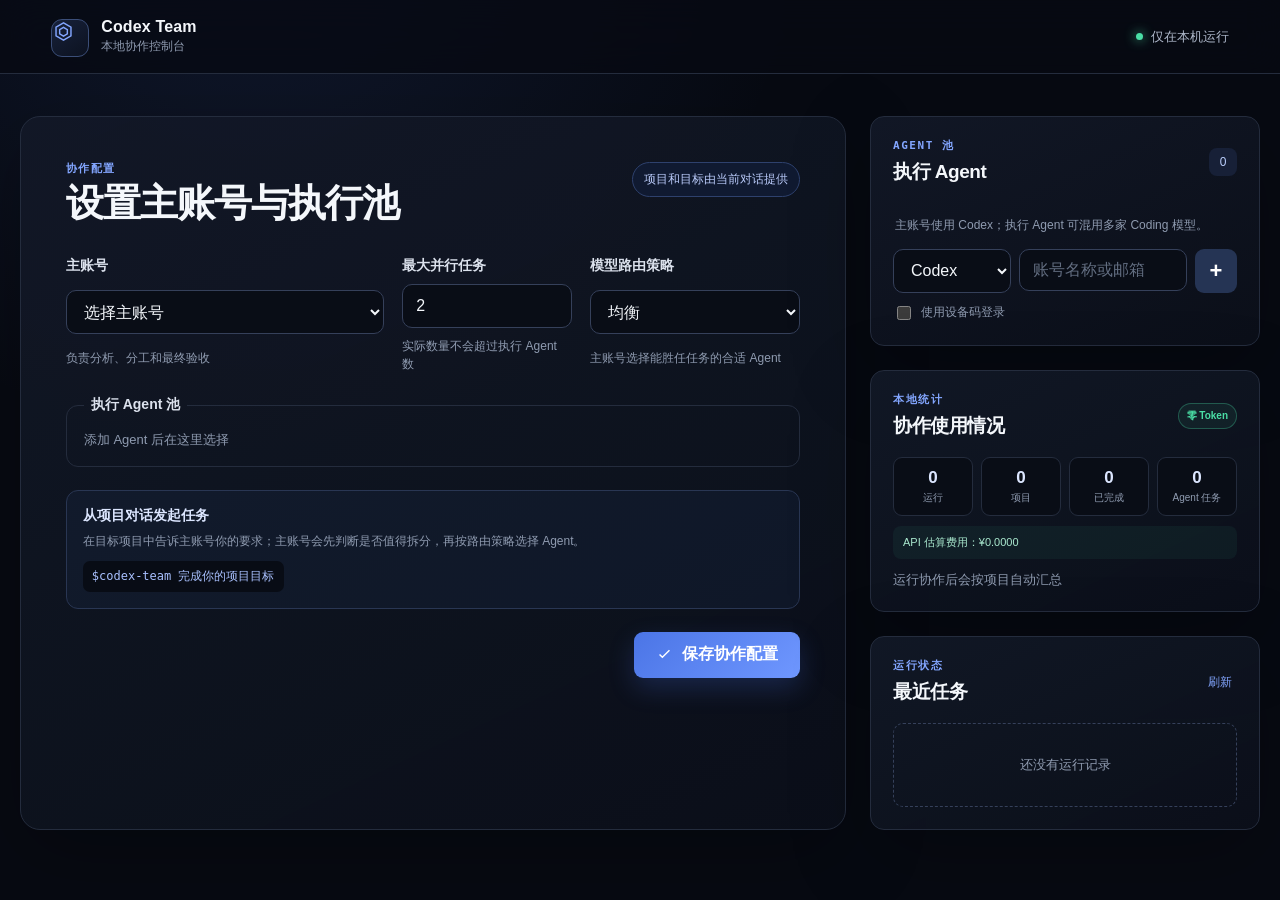
==== web/index.html @ 4984851c "Initial Codex Team release" ====
<!doctype html>
<html lang="zh-CN">
<head>
  <meta charset="utf-8">
  <meta name="viewport" content="width=device-width, initial-scale=1">
  <meta name="team-token" content="__API_TOKEN__">
  <title>Codex Team 控制台</title>
  <meta name="description" content="在本机配置 Codex、Kimi、通义、DeepSeek、智谱多 Agent 协作池">
  <link rel="stylesheet" href="styles.css">
</head>
<body>
  <header class="topbar">
    <div class="brand">
      <span class="brand-mark" aria-hidden="true">
        <svg viewBox="0 0 24 24"><path d="M12 3 4.2 7.5v9L12 21l7.8-4.5v-9L12 3Z"/><path d="m8 10 4-2.3 4 2.3v4.5l-4 2.3-4-2.3V10Z"/></svg>
      </span>
      <div>
        <strong>Codex Team</strong>
        <span>本地协作控制台</span>
      </div>
    </div>
    <div class="local-badge"><i></i> 仅在本机运行</div>
  </header>

  <main>
    <section class="workspace">
      <div class="section-heading">
        <div>
          <p class="eyebrow">协作配置</p>
          <h1>设置主账号与执行池</h1>
        </div>
        <span class="decision">项目和目标由当前对话提供</span>
      </div>

      <form id="run-form">
        <div class="account-grid">
          <label class="field">
            <span>主账号</span>
            <select id="master" required><option value="">选择主账号</option></select>
            <small>负责分析、分工和最终验收</small>
          </label>
          <label class="field">
            <span>最大并行任务</span>
            <input id="parallel" type="number" min="1" value="2" required>
            <small>实际数量不会超过执行 Agent 数</small>
          </label>
          <label class="field">
            <span>模型路由策略</span>
            <select id="routing-policy">
              <option value="cost">成本优先</option>
              <option value="balanced" selected>均衡</option>
              <option value="quality">质量优先</option>
            </select>
            <small>主账号选择能胜任任务的合适 Agent</small>
          </label>
        </div>

        <fieldset class="workers">
          <legend>执行 Agent 池</legend>
          <div id="worker-list" class="worker-list">
            <div class="empty-inline">添加 Agent 后在这里选择</div>
          </div>
        </fieldset>

        <div class="conversation-hint">
          <strong>从项目对话发起任务</strong>
          <span>在目标项目中告诉主账号你的要求；主账号会先判断是否值得拆分，再按路由策略选择 Agent。</span>
          <code>$codex-team 完成你的项目目标</code>
        </div>

        <div class="submit-row">
          <p id="form-message" role="status"></p>
          <button class="primary" type="submit">
            <svg viewBox="0 0 24 24" aria-hidden="true"><path d="m5 12 4 4L19 6"/></svg>
            保存协作配置
          </button>
        </div>
      </form>
    </section>

    <aside>
      <section class="panel accounts-panel">
        <div class="panel-heading">
          <div>
            <p class="eyebrow">Agent 池</p>
            <h2>执行 Agent</h2>
          </div>
          <span id="account-count" class="count">0</span>
        </div>
        <div id="accounts" class="account-list"></div>
        <p id="agent-note" class="account-note">主账号使用 Codex；执行 Agent 可混用多家 Coding 模型。</p>
        <form id="login-form" class="add-account">
          <select id="agent-provider" aria-label="Agent 类型">
            <option value="codex">Codex</option>
            <option value="kimi">Kimi 账号登录</option>
            <option value="kimi-api">Kimi 开放平台 API</option>
            <option value="qwen">阿里通义</option>
            <option value="deepseek">DeepSeek</option>
            <option value="zhipu">智谱 GLM</option>
          </select>
          <input id="account-name" placeholder="账号名称或邮箱" maxlength="120" required>
          <input id="agent-model" placeholder="模型名称" aria-label="模型名称" hidden>
          <input id="agent-key" type="password" placeholder="API Key（首次添加必填）" aria-label="API Key" autocomplete="new-password" maxlength="1000" hidden>
          <button type="submit" class="icon-button" title="添加并登录 Agent" aria-label="添加并登录 Agent">+</button>
        </form>
        <p id="credential-note" class="credential-note" hidden>API Key 只发送到本机服务，并保存到 macOS 钥匙串。</p>
        <label id="device-option" class="device-option"><input id="device-auth" type="checkbox"> 使用设备码登录</label>
      </section>

      <section class="panel statistics-panel">
        <div class="panel-heading">
          <div>
            <p class="eyebrow">本地统计</p>
            <h2>协作使用情况</h2>
          </div>
          <span class="zero-token">零 Token</span>
        </div>
        <div id="statistics" class="statistics-grid">
          <div><strong>0</strong><span>运行</span></div>
          <div><strong>0</strong><span>项目</span></div>
          <div><strong>0</strong><span>已完成</span></div>
          <div><strong>0</strong><span>Agent 任务</span></div>
        </div>
        <div id="cost-summary" class="cost-summary">API 估算费用：¥0.0000</div>
        <div id="project-statistics" class="project-statistics">
          <div class="empty-inline">运行协作后会按项目自动汇总</div>
        </div>
      </section>

      <section class="panel activity-panel">
        <div class="panel-heading">
          <div>
            <p class="eyebrow">运行状态</p>
            <h2>最近任务</h2>
          </div>
          <button id="refresh" class="text-button" type="button">刷新</button>
        </div>
        <div id="jobs" class="job-list">
          <div class="empty-state">还没有运行记录</div>
        </div>
      </section>
    </aside>
  </main>

  <template id="account-template">
    <div class="account-row">
      <span class="avatar"></span>
      <div><strong></strong><small></small></div>
      <span class="status-dot"></span>
    </div>
  </template>

  <div id="launch-guard" class="launch-guard" hidden>
    <div class="launch-card">
      <span class="brand-mark" aria-hidden="true">
        <svg viewBox="0 0 24 24"><path d="M12 3 4.2 7.5v9L12 21l7.8-4.5v-9L12 3Z"/><path d="m8 10 4-2.3 4 2.3v4.5l-4 2.3-4-2.3V10Z"/></svg>
      </span>
      <p class="eyebrow">需要启动本地服务</p>
      <h2>请双击 start.command</h2>
      <p>你现在打开的是网页源文件，因此无法读取 Codex 账号和项目。关闭这个页面，在同一文件夹中双击 <strong>start.command</strong>，控制台会自动重新打开。</p>
    </div>
  </div>

  <script src="app.js" defer></script>
</body>
</html>
---- web/styles.css ----
:root {
  color-scheme: dark;
  --bg: #070a12;
  --surface: #0d111c;
  --surface-2: #121827;
  --line: #242c3d;
  --line-bright: #35405a;
  --text: #f4f7fb;
  --muted: #8f9bb0;
  --blue: #5b8cff;
  --blue-bright: #83a6ff;
  --green: #4adea5;
  --red: #ff7373;
  --amber: #f4c76d;
  --radius: 14px;
  font-family: Inter, ui-sans-serif, -apple-system, BlinkMacSystemFont, "Segoe UI", sans-serif;
}

* { box-sizing: border-box; }
body {
  margin: 0;
  min-width: 320px;
  min-height: 100vh;
  background:
    radial-gradient(circle at 20% -10%, rgba(66, 101, 190, .16), transparent 34rem),
    var(--bg);
  color: var(--text);
}
button, input, select, textarea { font: inherit; }
button { cursor: pointer; }

.topbar {
  height: 74px;
  display: flex;
  align-items: center;
  justify-content: space-between;
  padding: 0 clamp(22px, 4vw, 64px);
  border-bottom: 1px solid var(--line);
  background: rgba(7, 10, 18, .78);
  backdrop-filter: blur(18px);
}
.brand { display: flex; align-items: center; gap: 12px; }
.brand-mark {
  display: grid; place-items: center;
  width: 38px; height: 38px;
  border: 1px solid #3b4e78;
  border-radius: 11px;
  background: linear-gradient(145deg, #17213a, #0c1220);
}
.brand-mark svg { width: 23px; fill: none; stroke: var(--blue-bright); stroke-width: 1.5; }
.brand strong, .brand span { display: block; }
.brand strong { font-size: 16px; letter-spacing: .01em; }
.brand span { margin-top: 2px; color: var(--muted); font-size: 12px; }
.local-badge {
  display: flex; align-items: center; gap: 8px;
  color: #aeb8ca; font-size: 13px;
}
.local-badge i { width: 7px; height: 7px; border-radius: 50%; background: var(--green); box-shadow: 0 0 12px var(--green); }

main {
  width: min(1380px, calc(100% - 40px));
  margin: 42px auto;
  display: grid;
  grid-template-columns: minmax(0, 1fr) 390px;
  gap: 24px;
}
.workspace, .panel {
  border: 1px solid var(--line);
  background: linear-gradient(155deg, rgba(18, 24, 39, .92), rgba(11, 15, 25, .96));
  box-shadow: 0 24px 80px rgba(0, 0, 0, .25);
}
.workspace { padding: clamp(24px, 3.5vw, 46px); border-radius: 20px; }
.panel { padding: 22px; border-radius: var(--radius); }
.section-heading, .panel-heading { display: flex; align-items: flex-start; justify-content: space-between; gap: 18px; }
.section-heading { margin-bottom: 34px; }
.panel-heading { align-items: center; margin-bottom: 18px; }
.eyebrow {
  margin: 0 0 7px;
  color: var(--blue-bright);
  font: 700 11px/1.2 ui-monospace, SFMono-Regular, Menlo, monospace;
  letter-spacing: .14em;
  text-transform: uppercase;
}
h1, h2 { margin: 0; letter-spacing: -.025em; }
h1 { font-size: clamp(26px, 3vw, 40px); line-height: 1.08; }
h2 { font-size: 19px; }
.decision {
  padding: 8px 11px;
  border: 1px solid #2e416d;
  border-radius: 999px;
  color: #bacbfa;
  background: #101a31;
  font-size: 12px;
  white-space: nowrap;
}

#run-form { display: grid; gap: 23px; }
.field { display: grid; gap: 9px; }
.field > span, legend { color: #dce2ed; font-size: 14px; font-weight: 650; }
.field small { color: var(--muted); font-size: 12px; line-height: 1.5; }
input, select, textarea {
  width: 100%;
  border: 1px solid var(--line-bright);
  border-radius: 10px;
  outline: none;
  background: #090d16;
  color: var(--text);
  transition: border-color .15s, box-shadow .15s;
}
input, select { height: 44px; padding: 0 13px; }
textarea { resize: vertical; min-height: 92px; padding: 13px; line-height: 1.55; }
input:focus, select:focus, textarea:focus { border-color: var(--blue); box-shadow: 0 0 0 3px rgba(91, 140, 255, .14); }
input::placeholder, textarea::placeholder { color: #626d80; }
.path-control { display: grid; grid-template-columns: 1fr auto; gap: 9px; }
.project-prep {
  display: flex; align-items: center; justify-content: space-between; gap: 16px;
  margin-top: 2px; padding: 12px 13px;
  border: 1px solid rgba(244, 199, 109, .34); border-radius: 10px;
  background: rgba(244, 199, 109, .07);
}
.project-prep[hidden] { display: none; }
.project-prep strong, .project-prep span { display: block; }
.project-prep strong { color: #f1d79c; font-size: 13px; }
.project-prep span { margin-top: 4px; color: var(--muted); font-size: 12px; }
.project-prep button {
  flex: 0 0 auto; min-height: 36px; padding: 0 12px;
  border: 1px solid rgba(244, 199, 109, .48); border-radius: 8px;
  background: #282319; color: #f4d993; font-size: 12px; font-weight: 700;
}
.project-prep button:hover { background: #332c1e; }
.project-prep button:disabled { opacity: .55; cursor: wait; }
.account-grid { display: grid; grid-template-columns: minmax(220px, 1fr) 170px 210px; gap: 18px; }
.conversation-hint {
  display: grid; gap: 7px; padding: 16px;
  border: 1px solid #293653; border-radius: 12px;
  background: rgba(30, 47, 84, .22);
}
.conversation-hint strong { color: #dce6ff; font-size: 14px; }
.conversation-hint span { color: var(--muted); font-size: 12px; line-height: 1.55; }
.conversation-hint code {
  width: fit-content; margin-top: 3px; padding: 7px 9px;
  border-radius: 7px; background: #080c15; color: #a9c1ff;
  font: 12px/1.4 ui-monospace, SFMono-Regular, Menlo, monospace;
}
.secondary, .primary, .icon-button {
  border: 0; border-radius: 9px; color: white; font-weight: 650;
}
.secondary { padding: 0 16px; border: 1px solid var(--line-bright); background: var(--surface-2); }
.secondary:hover { border-color: #52617c; background: #182033; }
.workers { margin: 0; padding: 17px; border: 1px solid var(--line); border-radius: 12px; }
.workers legend { padding: 0 7px; }
.worker-list { display: flex; flex-wrap: wrap; gap: 9px; }
.worker-choice input { position: absolute; opacity: 0; pointer-events: none; }
.worker-choice span {
  display: inline-flex; align-items: center; gap: 8px;
  padding: 9px 12px;
  border: 1px solid var(--line-bright);
  border-radius: 9px;
  color: #aeb8ca; background: #0b0f19;
  font-size: 13px; transition: .15s;
}
.worker-choice input:checked + span { color: white; border-color: var(--blue); background: rgba(57, 92, 175, .24); }
.worker-choice span::before { content: ''; width: 7px; height: 7px; border-radius: 50%; background: var(--green); }
.empty-inline { color: var(--muted); font-size: 13px; }
.advanced { border-top: 1px solid var(--line); padding-top: 15px; }
.advanced summary { color: #aeb8ca; font-size: 13px; cursor: pointer; margin-bottom: 14px; }
.submit-row { display: flex; justify-content: space-between; align-items: center; min-height: 46px; }
#form-message { margin: 0; color: var(--muted); font-size: 13px; }
#form-message.error { color: var(--red); }
#form-message.success { color: var(--green); }
.primary {
  height: 46px; padding: 0 22px;
  display: inline-flex; align-items: center; gap: 9px;
  background: linear-gradient(135deg, #4b75e6, #6f97ff);
  box-shadow: 0 10px 26px rgba(66, 107, 221, .24);
}
.primary:hover { filter: brightness(1.08); }
.primary:disabled { opacity: .55; cursor: wait; }
.primary svg { width: 17px; fill: none; stroke: currentColor; stroke-width: 2; }

aside { display: grid; align-content: start; gap: 24px; }
.count {
  display: grid; place-items: center; min-width: 28px; height: 28px;
  border-radius: 8px; background: #172037; color: #bcd0ff; font-size: 12px;
}
.account-list, .job-list { display: grid; gap: 8px; }
.account-note { margin: 13px 2px 0; color: var(--muted); font-size: 12px; line-height: 1.55; }
.account-row {
  min-height: 54px; display: grid; grid-template-columns: 34px 1fr auto; gap: 11px; align-items: center;
  padding: 8px; border-radius: 10px; background: rgba(7, 10, 18, .45);
}
.avatar {
  display: grid; place-items: center; width: 34px; height: 34px;
  border-radius: 9px; background: #19233a; color: #a9c1ff; font-weight: 750; font-size: 13px;
}
.account-row strong, .account-row small { display: block; }
.account-row strong { font-size: 13px; }
.account-row small { margin-top: 3px; color: var(--muted); font-size: 11px; }
.status-dot { width: 7px; height: 7px; border-radius: 50%; background: #4b5568; }
.status-dot.ready { background: var(--green); box-shadow: 0 0 9px rgba(74, 222, 165, .6); }
.add-account { display: grid; grid-template-columns: 118px minmax(0, 1fr) 42px; gap: 8px; margin-top: 14px; }
.add-account #agent-model:not([hidden]), .add-account #agent-key:not([hidden]) { grid-column: 1 / 3; }
.credential-note { margin: 8px 2px 0; color: #8f9bb0; font-size: 11px; line-height: 1.45; }
.add-account input { height: 42px; }
.icon-button { font-size: 22px; background: #253454; }
.icon-button:hover { background: #304570; }
.device-option { display: flex; align-items: center; gap: 7px; margin-top: 10px; color: var(--muted); font-size: 12px; }
.device-option input { width: 14px; height: 14px; }
.zero-token {
  padding: 5px 8px; border: 1px solid rgba(74, 222, 165, .3);
  border-radius: 999px; color: var(--green); background: rgba(74, 222, 165, .07);
  font-size: 10px; font-weight: 700;
}
.statistics-grid { display: grid; grid-template-columns: repeat(4, 1fr); gap: 8px; }
.statistics-grid > div {
  display: grid; gap: 3px; padding: 10px 7px; text-align: center;
  border: 1px solid var(--line); border-radius: 9px; background: #090d16;
}
.statistics-grid strong { font-size: 17px; color: #dce6ff; }
.statistics-grid span { color: var(--muted); font-size: 10px; }
.cost-summary {
  margin-top: 10px; padding: 9px 10px; border-radius: 8px;
  background: rgba(74, 222, 165, .06); color: #a9e8ce; font-size: 11px;
}
.project-statistics { display: grid; gap: 7px; margin-top: 12px; }
.project-stat-row {
  display: grid; gap: 7px; padding-top: 10px;
  border-top: 1px solid var(--line); font-size: 11px;
}
.project-stat-head { display: flex; justify-content: space-between; gap: 10px; }
.project-stat-head strong { overflow: hidden; text-overflow: ellipsis; white-space: nowrap; }
.project-stat-head span, .model-usage span { color: var(--muted); }
.model-usage { display: grid; gap: 3px; padding: 7px 8px; border-radius: 7px; background: #090d16; }
.model-usage strong { color: #c9d7f4; font-size: 10px; font-weight: 650; }
.model-usage span { font-size: 10px; line-height: 1.4; }
.text-button { padding: 5px; border: 0; background: none; color: var(--blue-bright); font-size: 12px; }
.job {
  padding: 12px;
  border: 1px solid var(--line);
  border-radius: 10px;
  background: #090d16;
}
.job-head { display: flex; justify-content: space-between; gap: 12px; }
.job strong { font-size: 13px; overflow: hidden; text-overflow: ellipsis; white-space: nowrap; }
.job-status { font-size: 11px; color: var(--muted); }
.job-status.running { color: var(--amber); }
.job-status.completed { color: var(--green); }
.job-status.failed { color: var(--red); }
.job-status.interrupted { color: var(--muted); }
.job pre {
  max-height: 150px; margin: 10px 0 0; padding-top: 10px;
  overflow: auto; border-top: 1px solid var(--line);
  color: #9daac0; font: 11px/1.5 ui-monospace, SFMono-Regular, Menlo, monospace;
  white-space: pre-wrap; word-break: break-word;
}
.empty-state { padding: 32px 12px; text-align: center; color: var(--muted); font-size: 13px; border: 1px dashed var(--line-bright); border-radius: 10px; }
.launch-guard {
  position: fixed; inset: 0; z-index: 100;
  display: grid; place-items: center; padding: 24px;
  background: rgba(4, 7, 13, .82);
  backdrop-filter: blur(14px);
}
.launch-guard[hidden] { display: none; }
.launch-card {
  width: min(480px, 100%); padding: 34px;
  border: 1px solid #344366; border-radius: 18px;
  background: linear-gradient(145deg, #111827, #0a0e18);
  box-shadow: 0 28px 100px rgba(0, 0, 0, .55);
}
.launch-card .brand-mark { margin-bottom: 24px; }
.launch-card h2 { margin-bottom: 12px; font-size: 25px; }
.launch-card p:last-child { margin: 0; color: #aab5c8; font-size: 15px; line-height: 1.7; }
.launch-card p strong { color: var(--text); }

@media (max-width: 960px) {
  main { grid-template-columns: 1fr; margin-top: 24px; }
  aside { grid-template-columns: repeat(2, minmax(0, 1fr)); }
}
@media (max-width: 680px) {
  .topbar { padding: 0 18px; }
  .local-badge { font-size: 0; }
  main { width: min(100% - 24px, 680px); }
  .section-heading { display: grid; }
  .decision { justify-self: start; white-space: normal; }
  .account-grid, aside { grid-template-columns: 1fr; }
  .path-control { grid-template-columns: 1fr; }
  .project-prep { align-items: stretch; flex-direction: column; }
  .secondary { height: 42px; }
  .submit-row { align-items: stretch; flex-direction: column; gap: 13px; }
  .primary { justify-content: center; }
  .add-account { grid-template-columns: 1fr 42px; }
  .add-account select { grid-column: 1 / -1; }
  .add-account #agent-model:not([hidden]), .add-account #agent-key:not([hidden]) { grid-column: 1 / -1; }
}
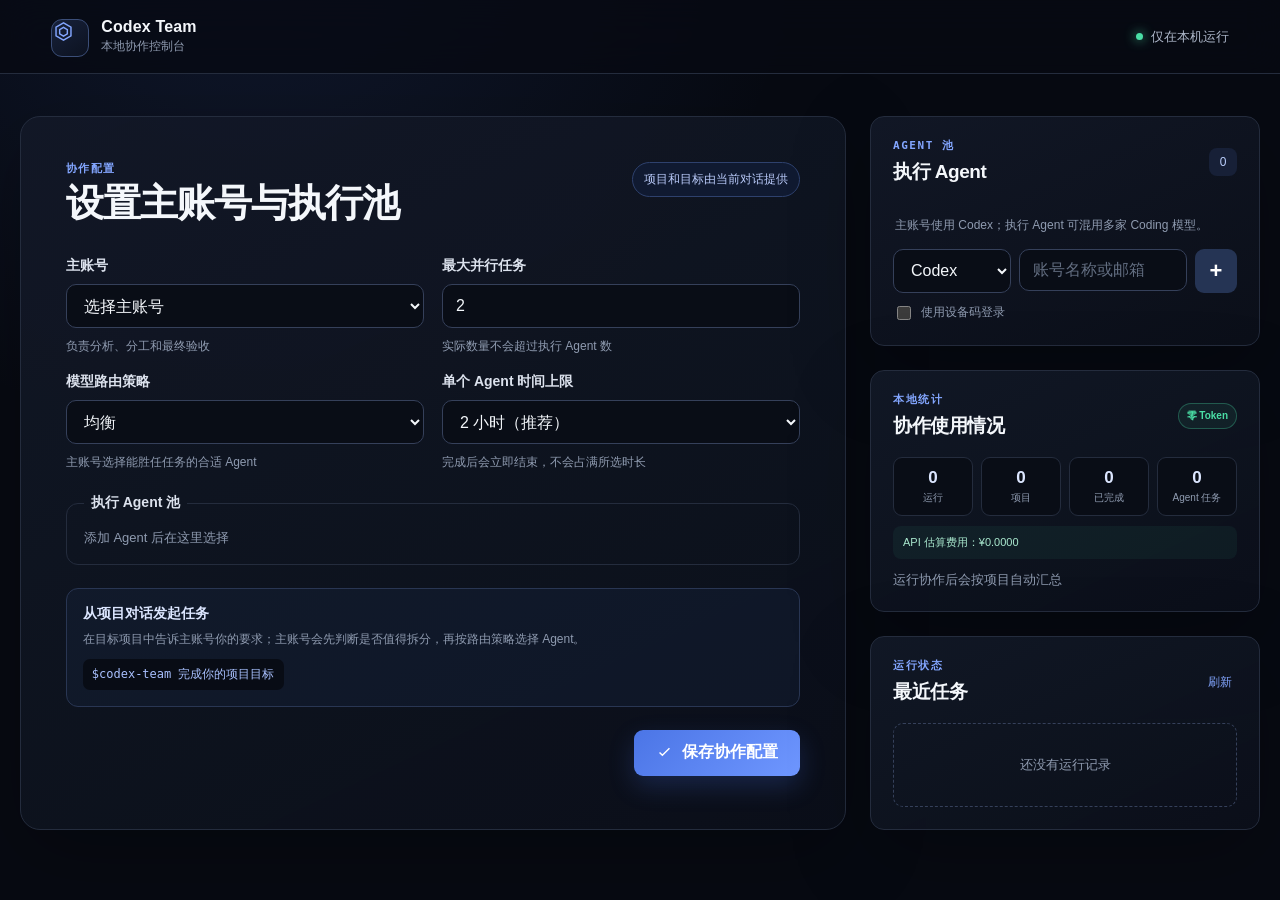
==== commit 73a176b9: "Make agent timeout configurable" ====
--- a/web/index.html
+++ b/web/index.html
@@ -52,6 +52,17 @@
               <option value="quality">质量优先</option>
             </select>
             <small>主账号选择能胜任任务的合适 Agent</small>
+          </label>
+          <label class="field">
+            <span>单个 Agent 时间上限</span>
+            <select id="timeout-minutes">
+              <option value="30">30 分钟</option>
+              <option value="60">1 小时</option>
+              <option value="120" selected>2 小时（推荐）</option>
+              <option value="240">4 小时（资料与 OCR）</option>
+              <option value="480">8 小时</option>
+            </select>
+            <small>完成后会立即结束，不会占满所选时长</small>
           </label>
         </div>
 
--- a/web/styles.css
+++ b/web/styles.css
@@ -129,7 +129,7 @@
 }
 .project-prep button:hover { background: #332c1e; }
 .project-prep button:disabled { opacity: .55; cursor: wait; }
-.account-grid { display: grid; grid-template-columns: minmax(220px, 1fr) 170px 210px; gap: 18px; }
+.account-grid { display: grid; grid-template-columns: repeat(2, minmax(220px, 1fr)); gap: 18px; }
 .conversation-hint {
   display: grid; gap: 7px; padding: 16px;
   border: 1px solid #293653; border-radius: 12px;
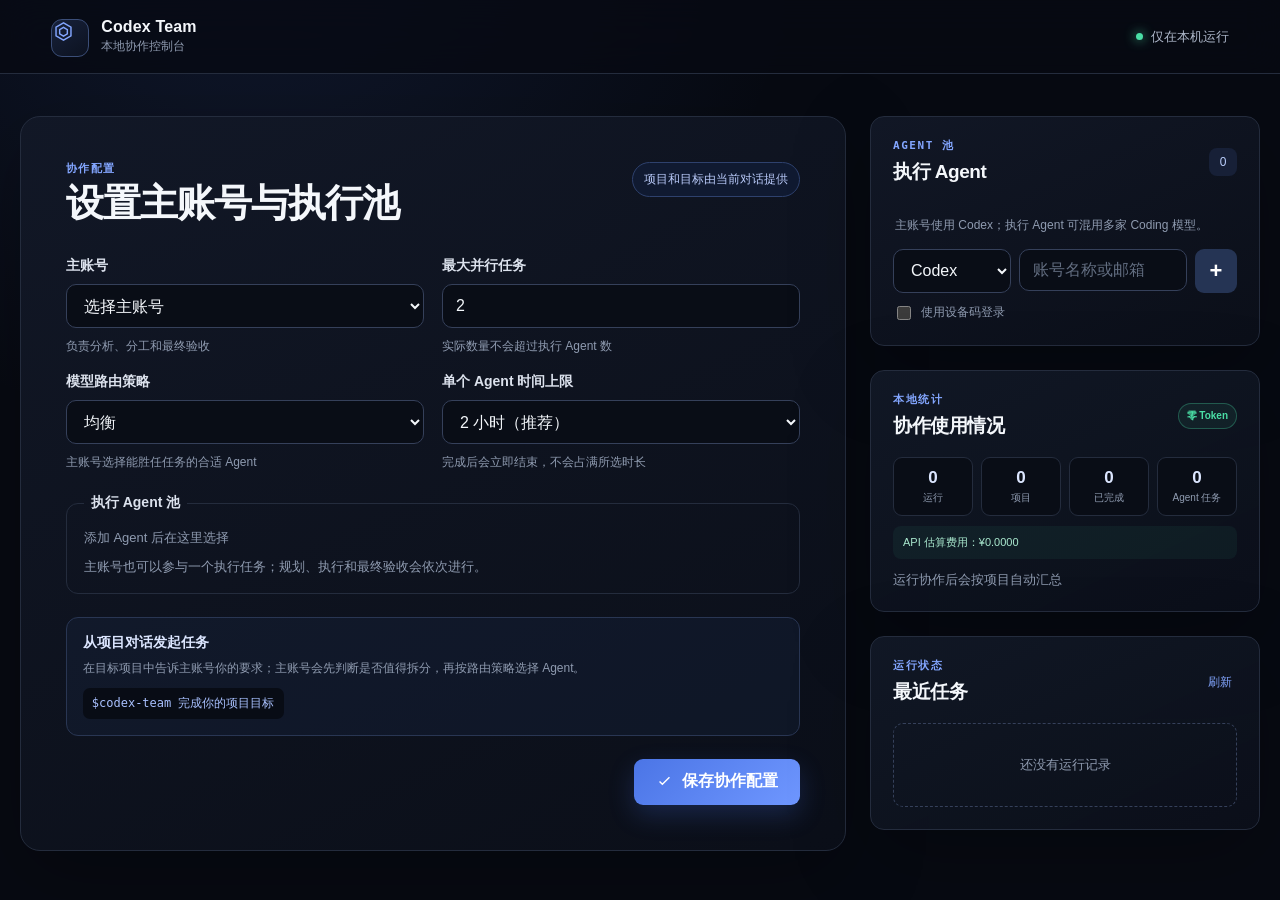
==== commit 11d091ee: "Allow the lead account to execute tasks" ====
--- a/web/index.html
+++ b/web/index.html
@@ -71,6 +71,7 @@
           <div id="worker-list" class="worker-list">
             <div class="empty-inline">添加 Agent 后在这里选择</div>
           </div>
+          <small class="worker-note">主账号也可以参与一个执行任务；规划、执行和最终验收会依次进行。</small>
         </fieldset>
 
         <div class="conversation-hint">
--- a/web/styles.css
+++ b/web/styles.css
@@ -150,6 +150,7 @@
 .workers { margin: 0; padding: 17px; border: 1px solid var(--line); border-radius: 12px; }
 .workers legend { padding: 0 7px; }
 .worker-list { display: flex; flex-wrap: wrap; gap: 9px; }
+.worker-note { display: block; margin-top: 11px; color: var(--muted); }
 .worker-choice input { position: absolute; opacity: 0; pointer-events: none; }
 .worker-choice span {
   display: inline-flex; align-items: center; gap: 8px;
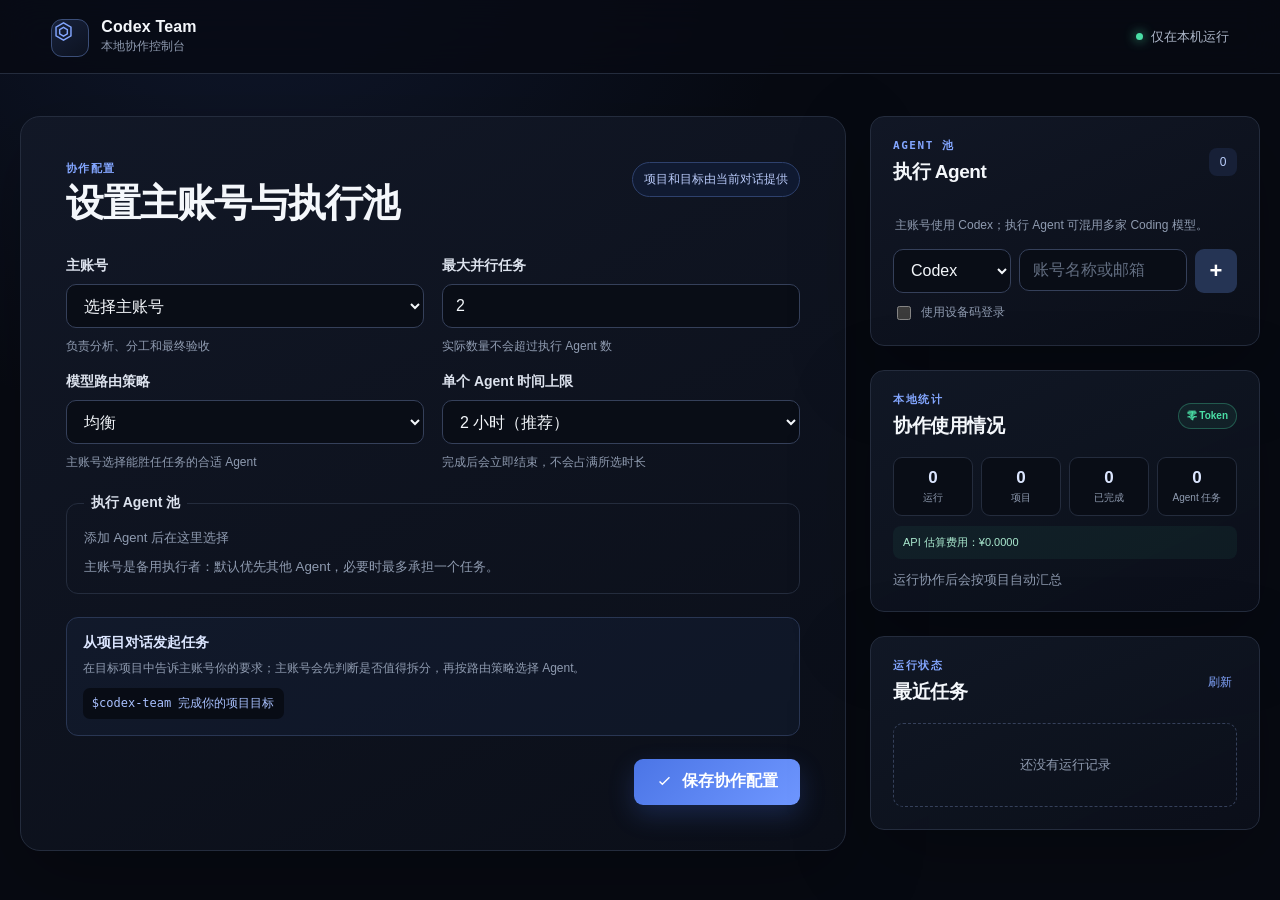
==== commit 997729ea: "Prefer worker agents over the lead account" ====
--- a/web/index.html
+++ b/web/index.html
@@ -71,7 +71,7 @@
           <div id="worker-list" class="worker-list">
             <div class="empty-inline">添加 Agent 后在这里选择</div>
           </div>
-          <small class="worker-note">主账号也可以参与一个执行任务；规划、执行和最终验收会依次进行。</small>
+          <small class="worker-note">主账号是备用执行者：默认优先其他 Agent，必要时最多承担一个任务。</small>
         </fieldset>
 
         <div class="conversation-hint">
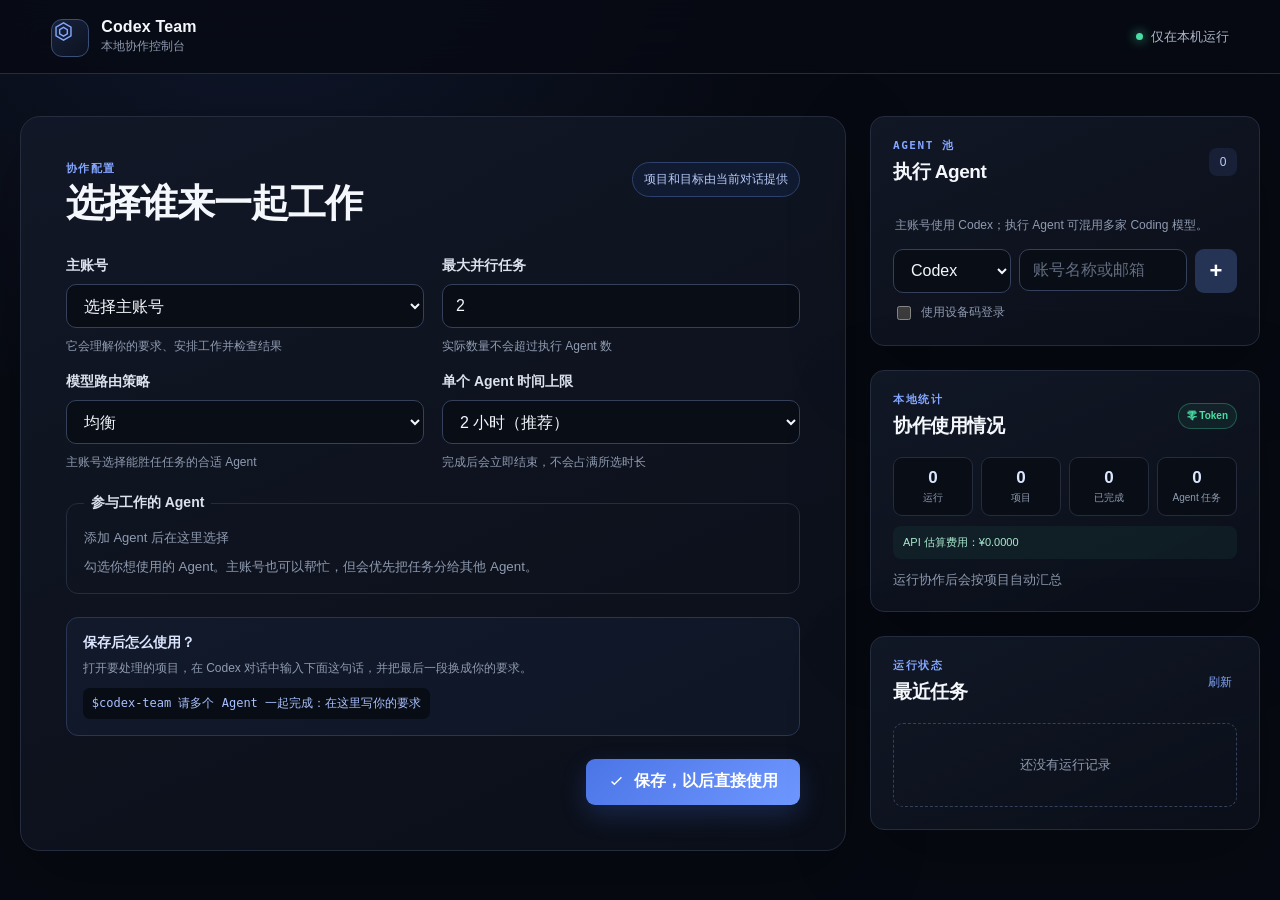
==== commit 3a4878a9: "Simplify Codex Team setup and skill usage" ====
--- a/web/index.html
+++ b/web/index.html
@@ -27,7 +27,7 @@
       <div class="section-heading">
         <div>
           <p class="eyebrow">协作配置</p>
-          <h1>设置主账号与执行池</h1>
+          <h1>选择谁来一起工作</h1>
         </div>
         <span class="decision">项目和目标由当前对话提供</span>
       </div>
@@ -37,7 +37,7 @@
           <label class="field">
             <span>主账号</span>
             <select id="master" required><option value="">选择主账号</option></select>
-            <small>负责分析、分工和最终验收</small>
+            <small>它会理解你的要求、安排工作并检查结果</small>
           </label>
           <label class="field">
             <span>最大并行任务</span>
@@ -67,24 +67,24 @@
         </div>
 
         <fieldset class="workers">
-          <legend>执行 Agent 池</legend>
+          <legend>参与工作的 Agent</legend>
           <div id="worker-list" class="worker-list">
             <div class="empty-inline">添加 Agent 后在这里选择</div>
           </div>
-          <small class="worker-note">主账号是备用执行者：默认优先其他 Agent，必要时最多承担一个任务。</small>
+          <small class="worker-note">勾选你想使用的 Agent。主账号也可以帮忙，但会优先把任务分给其他 Agent。</small>
         </fieldset>
 
         <div class="conversation-hint">
-          <strong>从项目对话发起任务</strong>
-          <span>在目标项目中告诉主账号你的要求；主账号会先判断是否值得拆分，再按路由策略选择 Agent。</span>
-          <code>$codex-team 完成你的项目目标</code>
+          <strong>保存后怎么使用？</strong>
+          <span>打开要处理的项目，在 Codex 对话中输入下面这句话，并把最后一段换成你的要求。</span>
+          <code>$codex-team 请多个 Agent 一起完成：在这里写你的要求</code>
         </div>
 
         <div class="submit-row">
           <p id="form-message" role="status"></p>
           <button class="primary" type="submit">
             <svg viewBox="0 0 24 24" aria-hidden="true"><path d="m5 12 4 4L19 6"/></svg>
-            保存协作配置
+            保存，以后直接使用
           </button>
         </div>
       </form>
